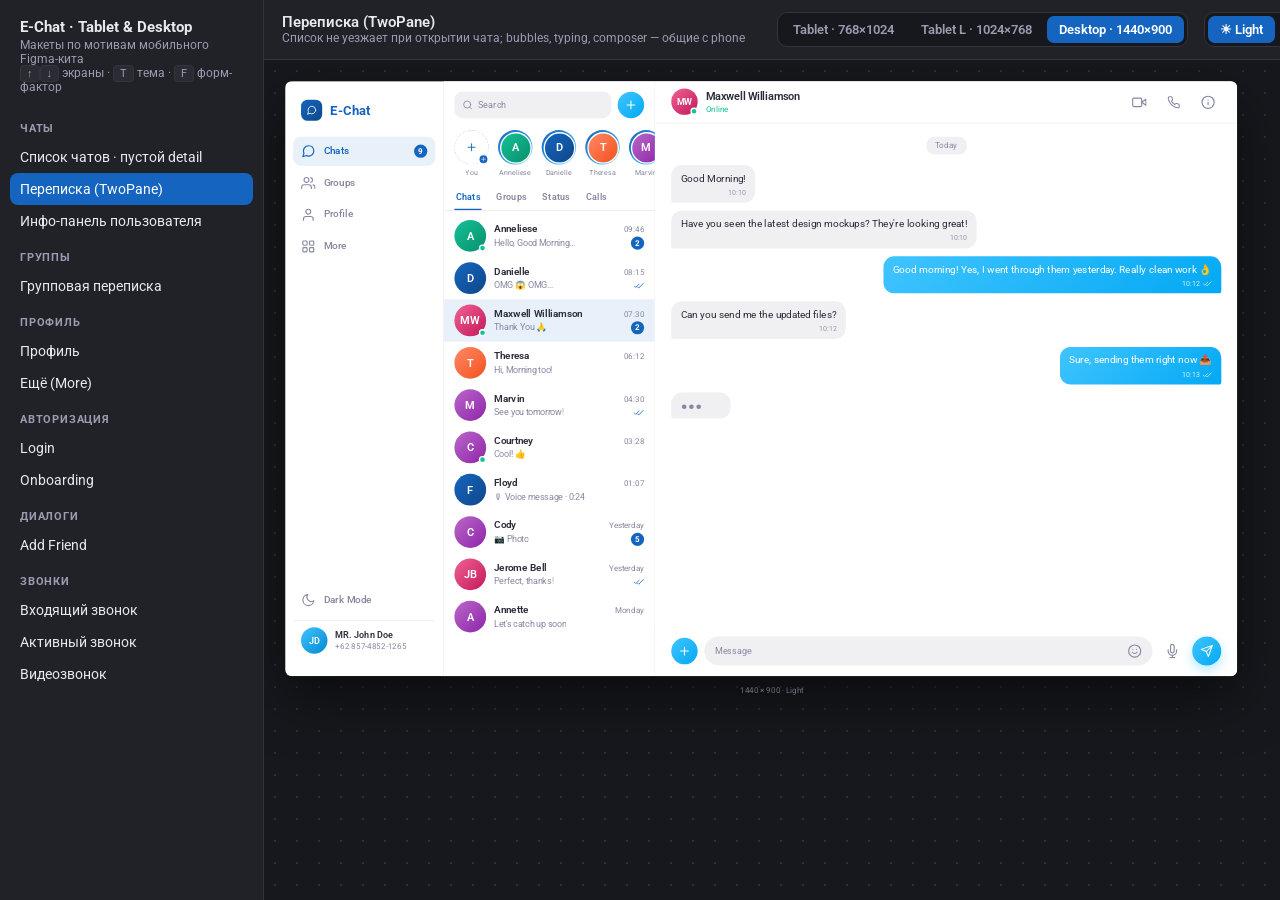
==== docs/design_kimi/index.html @ cb6e9ffc "docs(mockups): добавить auth-email, tablet landscape и превью design_kimi/sourcecraft" ====
<!DOCTYPE html>
<html lang="ru">
<head>
<meta charset="UTF-8" />
<meta name="viewport" content="width=device-width, initial-scale=1.0" />
<title>E-Chat · Tablet & Desktop — макеты</title>
<link rel="preconnect" href="https://fonts.googleapis.com" />
<link href="https://fonts.googleapis.com/css2?family=Roboto:wght@400;500;600;700&display=swap" rel="stylesheet" />
<link rel="stylesheet" href="tokens.css" />
<style>
  /* Оболочка просмотрщика (не часть макетов) */
  .viewer { display: flex; height: 100vh; }
  .vside {
    width: 264px; flex: none; background: var(--viewer-panel);
    border-right: 1px solid var(--viewer-border);
    overflow-y: auto; padding: 14px 10px;
  }
  .vside h1 { font-size: 15px; font-weight: 700; padding: 4px 10px 2px; }
  .vside .sub { font-size: 11.5px; color: var(--viewer-dim); padding: 0 10px 14px; }
  .vgroup { font-size: 11px; font-weight: 700; text-transform: uppercase; letter-spacing: .8px; color: var(--viewer-dim); padding: 14px 10px 6px; }
  .vitem {
    display: block; width: 100%; text-align: left; border: 0; cursor: pointer;
    background: none; color: var(--viewer-text); font: inherit; font-size: 13.5px;
    padding: 8px 10px; border-radius: 8px;
  }
  .vitem:hover { background: #2a2b33; }
  .vitem.active { background: #1565C0; color: #fff; }
  .vmain { flex: 1; display: flex; flex-direction: column; min-width: 0; }
  .vtoolbar {
    height: 60px; flex: none; display: flex; align-items: center; gap: 16px;
    padding: 0 18px; border-bottom: 1px solid var(--viewer-border);
    background: var(--viewer-panel);
  }
  .vtoolbar .ttl { font-size: 14.5px; font-weight: 600; }
  .vtoolbar .note { font-size: 12px; color: var(--viewer-dim); overflow: hidden; text-overflow: ellipsis; white-space: nowrap; }
  .vseg { display: flex; background: #17181d; border: 1px solid var(--viewer-border); border-radius: 10px; padding: 3px; gap: 3px; }
  .vseg button {
    border: 0; background: none; color: var(--viewer-dim); font: inherit; font-size: 12.5px; font-weight: 600;
    padding: 6px 12px; border-radius: 7px; cursor: pointer; white-space: nowrap;
  }
  .vseg button.on { background: #1565C0; color: #fff; }
  .vpush { flex: 1; }
  .vcanvas {
    flex: 1; overflow: auto; position: relative;
    background: var(--viewer-bg);
    background-image: radial-gradient(circle, #2c2d36 1px, transparent 1px);
    background-size: 22px 22px;
  }
  .vscaler { position: absolute; top: 0; left: 0; transform-origin: top left; }
  .vframe-wrap { padding: 32px; }
  .frame { box-shadow: 0 32px 80px rgba(0,0,0,.5); }
  .vcap { text-align: center; color: var(--viewer-dim); font-size: 12px; padding-top: 14px; }
  kbd {
    background: #2a2b33; border-radius: 4px; padding: 1px 6px; font-size: 11px;
    border: 1px solid var(--viewer-border); font-family: inherit;
  }
</style>
</head>
<body>
<div class="viewer">
  <aside class="vside">
    <h1>E-Chat · Tablet & Desktop</h1>
    <div class="sub">Макеты по мотивам мобильного Figma-кита<br/><kbd>↑</kbd><kbd>↓</kbd> экраны · <kbd>T</kbd> тема · <kbd>F</kbd> форм-фактор</div>
    <div id="screenList"></div>
  </aside>
  <main class="vmain">
    <div class="vtoolbar">
      <div>
        <div class="ttl" id="capTitle"></div>
        <div class="note" id="capNote"></div>
      </div>
      <div class="vpush"></div>
      <div class="vseg" id="ffSeg">
        <button data-ff="tablet">Tablet · 768×1024</button>
        <button data-ff="tabletL">Tablet L · 1024×768</button>
        <button data-ff="desktop">Desktop · 1440×900</button>
      </div>
      <div class="vseg" id="themeSeg">
        <button data-theme="light">☀ Light</button>
        <button data-theme="dark">🌙 Dark</button>
      </div>
    </div>
    <div class="vcanvas" id="canvas">
      <div class="vscaler" id="scaler">
        <div class="vframe-wrap">
          <div class="frame" id="frame"><div class="app" id="app"></div></div>
          <div class="vcap" id="capSize"></div>
        </div>
      </div>
    </div>
  </main>
</div>

<script src="screens.js"></script>
<script>
(function () {
  const state = { screen: 'chats-conversation', ff: 'desktop', theme: 'light' };

  // Восстановление состояния из location.hash (#screen/ff/theme)
  const h = new URLSearchParams(location.hash.slice(1));
  if (h.get('screen') && SCREENS.some(s => s.id === h.get('screen'))) state.screen = h.get('screen');
  if (['tablet', 'tabletL', 'desktop'].includes(h.get('ff'))) state.ff = h.get('ff');
  if (h.get('theme') === 'light' || h.get('theme') === 'dark') state.theme = h.get('theme');

  const $ = id => document.getElementById(id);

  // Список экранов с группировкой
  const list = $('screenList');
  let lastGroup = null;
  SCREENS.forEach(s => {
    if (s.group !== lastGroup) {
      lastGroup = s.group;
      const g = document.createElement('div');
      g.className = 'vgroup'; g.textContent = s.group;
      list.appendChild(g);
    }
    const b = document.createElement('button');
    b.className = 'vitem'; b.textContent = s.title; b.dataset.id = s.id;
    b.onclick = () => { state.screen = s.id; render(); };
    list.appendChild(b);
  });

  $('ffSeg').querySelectorAll('button').forEach(b => b.onclick = () => { state.ff = b.dataset.ff; render(); });
  $('themeSeg').querySelectorAll('button').forEach(b => b.onclick = () => { state.theme = b.dataset.theme; render(); });

  document.addEventListener('keydown', e => {
    if (e.key === 't' || e.key === 'T' || e.key === 'е' || e.key === 'Е') { state.theme = state.theme === 'light' ? 'dark' : 'light'; render(); }
    if (e.key === 'f' || e.key === 'F' || e.key === 'а' || e.key === 'А') {
      const order = ['tablet', 'tabletL', 'desktop'];
      state.ff = order[(order.indexOf(state.ff) + 1) % order.length];
      render();
    }
    if (e.key === 'ArrowDown' || e.key === 'ArrowUp') {
      const i = SCREENS.findIndex(s => s.id === state.screen);
      const n = (i + (e.key === 'ArrowDown' ? 1 : -1) + SCREENS.length) % SCREENS.length;
      state.screen = SCREENS[n].id; render(); e.preventDefault();
    }
  });

  function fitScale() {
    const canvas = $('canvas'), frame = $('frame');
    const pad = 64;
    const s = Math.min((canvas.clientWidth - pad) / frame.offsetWidth, (canvas.clientHeight - pad) / frame.offsetHeight, 1);
    const scale = s < 1 ? s : 1;
    $('scaler').style.transform = `scale(${scale})`;
    // Центрирование с учётом масштаба
    const w = frame.offsetWidth * scale + pad;
    const hgt = frame.offsetHeight * scale + pad + 30;
    $('scaler').style.width = w + 'px';
    $('scaler').style.height = hgt + 'px';
    const wrap = document.querySelector('.vframe-wrap');
    wrap.style.width = w / scale + 'px';
  }
  window.addEventListener('resize', fitScale);

  function render() {
    const scr = SCREENS.find(s => s.id === state.screen);
    const frame = $('frame');
    frame.className = 'frame ' + state.ff;
    frame.dataset.theme = state.theme;
    $('app').innerHTML = scr.render(state.ff);
    $('capTitle').textContent = scr.title;
    $('capNote').textContent = scr.note;
    const sizes = { tablet: '768 × 1024', tabletL: '1024 × 768', desktop: '1440 × 900' };
    $('capSize').textContent = sizes[state.ff] + ' · ' + (state.theme === 'light' ? 'Light' : 'Dark');
    document.querySelectorAll('.vitem').forEach(b => b.classList.toggle('active', b.dataset.id === state.screen));
    $('ffSeg').querySelectorAll('button').forEach(b => b.classList.toggle('on', b.dataset.ff === state.ff));
    $('themeSeg').querySelectorAll('button').forEach(b => b.classList.toggle('on', b.dataset.theme === state.theme));
    location.hash = `screen=${state.screen}&ff=${state.ff}&theme=${state.theme}`;
    requestAnimationFrame(fitScale);
  }
  render();
})();
</script>
</body>
</html>
---- docs/design_kimi/tokens.css ----
/* ==========================================================================
   E-Chat · Tablet & Desktop mockups — токены и компоненты
   Источник токенов: docs/echat_colors.dart (Figma Design Tokens)
   Макетный текст — на английском (язык оригинального кита), комментарии — RU.
   ========================================================================== */

* { box-sizing: border-box; margin: 0; padding: 0; }

:root {
  --viewer-bg: #17181d;
  --viewer-panel: #212228;
  --viewer-border: #33343c;
  --viewer-text: #e8e9ee;
  --viewer-dim: #9a9bb1;
}

html, body { height: 100%; }

body {
  font-family: 'Roboto', 'Segoe UI', Arial, sans-serif;
  background: var(--viewer-bg);
  color: var(--viewer-text);
  overflow: hidden;
}

/* --------------------------------------------------------------------------
   Фрейм устройства и темы оформления макета
   -------------------------------------------------------------------------- */

.frame { position: relative; overflow: hidden; border-radius: 10px; flex: none; }
.frame.tablet  { width: 768px;  height: 1024px; }
.frame.tabletL { width: 1024px; height: 768px; }
.frame.desktop { width: 1440px; height: 900px; }

/* Light — ColorScheme.light из echat_colors.dart */
.frame[data-theme="light"] {
  --surface: #FFFFFF;
  --surface-2: #F7F8FA;
  --card: #FFFFFF;
  --on-surface: #2C2D3A;
  --on-variant: #8688A1;
  --primary: #1565C0;
  --on-primary: #FFFFFF;
  --primary-container: #E8F0F9;
  --secondary: #40C4FF;
  --secondary-container: #ECF9FF;
  --bubble-in: #F0F0F3;
  --field: #F0F0F3;
  --input-bg: #FFFFFF;
  --input-border: #D0D1DB;
  --outline: #D0D1DB;
  --divider: #E7E7E7;
  --badge: #1565C0;
  --online: #13C296;
  --error: #F44336;
  --error-container: #FEECEB;
  --success: #00C853;
  --checks: #1565C0;
  --dim: rgba(13, 18, 23, 0.45);
  --shadow-2: 0 4px 12px rgba(0, 0, 0, 0.06);
  --shadow-pop: 0 24px 64px rgba(9, 42, 81, 0.18);
}

/* Dark — ColorScheme.dark из echat_colors.dart */
.frame[data-theme="dark"] {
  --surface: #0D1217;
  --surface-2: #151D26;
  --card: #151D26;
  --on-surface: #FFFFFF;
  --on-variant: #9A9BB1;
  --primary: #40C4FF;
  --on-primary: #0D1217;
  --primary-container: #092A51;
  --secondary: #66D0FF;
  --secondary-container: #1B526B;
  --bubble-in: #393A4C;
  --field: #393A4C;
  --input-bg: #393A4C;
  --input-border: #4A4B62;
  --outline: #4A4B62;
  --divider: #232B35;
  --badge: #40C4FF;
  --online: #13C296;
  --error: #F6695E;
  --error-container: #3D1F1D;
  --success: #00C853;
  --checks: #40C4FF;
  --dim: rgba(0, 0, 0, 0.6);
  --shadow-2: 0 4px 12px rgba(0, 0, 0, 0.3);
  --shadow-pop: 0 24px 64px rgba(0, 0, 0, 0.5);
}

/* Градиенты бренда (Figma: 127deg) */
.grad-blue { background: linear-gradient(135deg, #1565C0, #0F4888); }
.grad-light-blue { background: linear-gradient(135deg, #40C4FF, #03A9F4); }

.app {
  display: flex; width: 100%; height: 100%;
  background: var(--surface); color: var(--on-surface);
  font-size: 14px; line-height: 1.45;
  transition: background .2s, color .2s;
}
.app svg { display: block; }
.ic { stroke: currentColor; fill: none; stroke-width: 1.9; stroke-linecap: round; stroke-linejoin: round; }
.ic-fill { fill: currentColor; stroke: none; }

/* --------------------------------------------------------------------------
   Навигационный chrome: rail (tablet) / sidebar (desktop)
   -------------------------------------------------------------------------- */

.rail {
  width: 72px; flex: none;
  border-right: 1px solid var(--divider);
  display: flex; flex-direction: column; align-items: center;
  padding: 20px 0; gap: 12px;
}
.sidebar {
  width: 240px; flex: none;
  border-right: 1px solid var(--divider);
  display: flex; flex-direction: column;
  padding: 24px 12px; gap: 4px;
}
.sidebar .brand {
  display: flex; align-items: center; gap: 12px;
  padding: 4px 12px 20px;
}
.brand-name { font-size: 20px; font-weight: 700; letter-spacing: .2px; color: var(--primary); }

.logo-badge {
  width: 40px; height: 40px; border-radius: 12px; flex: none;
  display: grid; place-items: center; color: #fff;
}
.logo-badge.sm { width: 32px; height: 32px; border-radius: 10px; }

.dest {
  display: flex; align-items: center; gap: 12px;
  border: 0; background: none; cursor: pointer;
  color: var(--on-variant); border-radius: 12px;
  font: inherit; text-align: left;
}
.rail .dest {
  width: 48px; height: 48px; justify-content: center; border-radius: 14px;
}
.sidebar .dest { padding: 11px 12px; font-size: 15px; font-weight: 500; width: 100%; }
.dest:hover { background: var(--surface-2); }
.dest.active { color: var(--primary); background: var(--primary-container); }
.dest .lbl { flex: 1; }
.sidebar .spacer, .rail .spacer { flex: 1; }

.avatar-mini { border-radius: 50%; }

/* --------------------------------------------------------------------------
   Master — колонка списка чатов
   -------------------------------------------------------------------------- */

.master {
  flex: none; border-right: 1px solid var(--divider);
  display: flex; flex-direction: column; min-width: 0;
  background: var(--surface);
}
.frame.tablet  .master { width: 300px; }
.frame.tabletL .master { width: 300px; }
.frame.desktop .master { width: 320px; }

.master-head {
  display: flex; align-items: center; gap: 10px;
  padding: 16px 16px 8px;
}
.searchbox {
  flex: 1; display: flex; align-items: center; gap: 8px;
  background: var(--field); color: var(--on-variant);
  border-radius: 12px; padding: 10px 12px; font-size: 14px;
}
.searchbox input {
  border: 0; outline: 0; background: none; color: var(--on-surface);
  font: inherit; width: 100%;
}
.searchbox input::placeholder { color: var(--on-variant); }

.btn-circle {
  width: 40px; height: 40px; border-radius: 50%; flex: none;
  display: grid; place-items: center; border: 0; cursor: pointer;
  color: #fff;
}

/* Сторис — компактная строка в master */
.stories {
  display: flex; gap: 14px; padding: 10px 16px 6px; overflow: hidden;
}
.story { display: flex; flex-direction: column; align-items: center; gap: 5px; width: 52px; flex: none; }
.story .ring {
  width: 52px; height: 52px; border-radius: 50%; padding: 2.5px;
  background: linear-gradient(135deg, #1565C0, #40C4FF);
}
.story .ring img, .story .ring .av { width: 100%; height: 100%; border: 2px solid var(--surface); border-radius: 50%; }
.story .nm { font-size: 11px; color: var(--on-variant); max-width: 52px; overflow: hidden; text-overflow: ellipsis; white-space: nowrap; }
.story.add .ring { background: none; border: 1.5px dashed var(--outline); display: grid; place-items: center; color: var(--primary); position: relative; }
.story .plus-badge {
  position: absolute; right: -1px; bottom: -1px; width: 16px; height: 16px;
  border-radius: 50%; background: var(--primary); color: #fff;
  display: grid; place-items: center; border: 2px solid var(--surface);
}

/* Вкладки поверх списка (как в ките) */
.tabs { display: flex; gap: 20px; padding: 6px 16px 0; border-bottom: 1px solid var(--divider); }
.tab {
  padding: 8px 2px 10px; font-size: 14px; font-weight: 600; color: var(--on-variant);
  border-bottom: 2.5px solid transparent; cursor: pointer; background: none; border-top: 0; border-left: 0; border-right: 0; font-family: inherit;
}
.tab.active { color: var(--primary); border-bottom-color: var(--primary); }

/* Тайлы диалогов — высота 64 (density tablet/desktop) */
.tiles { overflow: hidden; padding: 6px 0; }
.tile {
  display: flex; align-items: center; gap: 12px;
  height: 64px; padding: 0 16px; cursor: pointer;
}
.tile:hover { background: var(--surface-2); }
.tile.selected { background: var(--primary-container); }
.frame[data-theme="dark"] .tile.selected { background: rgba(64, 196, 255, 0.10); }
.tile .tt { flex: 1; min-width: 0; }
.tile .nm { font-size: 15px; font-weight: 600; display: flex; justify-content: space-between; align-items: baseline; gap: 8px; }
.tile .nm time { font-size: 11.5px; font-weight: 400; color: var(--on-variant); flex: none; }
.tile .pv {
  font-size: 13px; color: var(--on-variant);
  display: flex; justify-content: space-between; align-items: center; gap: 8px;
}
.tile .pv span { overflow: hidden; text-overflow: ellipsis; white-space: nowrap; }
.tile .pv .ticks { flex: none; color: var(--checks); }

.badge {
  min-width: 20px; height: 20px; padding: 0 6px; border-radius: 10px;
  background: var(--badge); color: #fff; flex: none;
  font-size: 11.5px; font-weight: 700; display: grid; place-items: center;
}
.frame[data-theme="dark"] .badge { color: #0D1217; }

/* Аватары */
.av { position: relative; flex: none; border-radius: 50%; display: grid; place-items: center; color: #fff; font-weight: 600; }
.av .dot {
  position: absolute; right: 0; bottom: 0; width: 11px; height: 11px;
  background: var(--online); border-radius: 50%; border: 2px solid var(--surface);
}

/* --------------------------------------------------------------------------
   Detail — колонка переписки
   -------------------------------------------------------------------------- */

.detail { flex: 1; display: flex; flex-direction: column; min-width: 0; background: var(--surface); }

.chat-bar {
  height: 64px; flex: none; display: flex; align-items: center; gap: 12px;
  padding: 0 24px; border-bottom: 1px solid var(--divider);
}
.chat-bar .who { flex: 1; min-width: 0; display: flex; align-items: center; gap: 12px; }
.chat-bar .who .nm { font-size: 16px; font-weight: 600; }
.chat-bar .who .st { font-size: 12px; color: var(--online); }
.chat-bar .who .st.off { color: var(--on-variant); }
.icon-btn {
  width: 40px; height: 40px; border-radius: 12px; border: 0; cursor: pointer;
  display: grid; place-items: center; background: none; color: var(--on-variant);
}
.icon-btn:hover { background: var(--surface-2); color: var(--on-surface); }

.thread {
  flex: 1; overflow: hidden; padding: 20px 24px;
  display: flex; flex-direction: column; gap: 12px;
  background: var(--surface);
}
.date-chip {
  align-self: center; background: var(--field); color: var(--on-variant);
  font-size: 12px; padding: 5px 14px; border-radius: 12px; margin-bottom: 4px;
}
.msg-row { display: flex; gap: 8px; align-items: flex-end; }
.msg-row.out { justify-content: flex-end; }
.bubble {
  max-width: 65%; padding: 10px 14px 7px; font-size: 15px;
  border-radius: 16px; position: relative; min-width: 90px;
}
.msg-row.in .bubble { background: var(--bubble-in); border-bottom-left-radius: 4px; }
.msg-row.out .bubble { background: linear-gradient(135deg, #40C4FF, #03A9F4); color: #fff; border-bottom-right-radius: 4px; }
.bubble .meta {
  display: flex; justify-content: flex-end; align-items: center; gap: 4px;
  font-size: 11px; margin-top: 2px; opacity: .85;
}
.msg-row.in .bubble .meta { color: var(--on-variant); }
.bubble .sender { font-size: 13px; font-weight: 700; margin-bottom: 2px; }

/* Карточка документа внутри bubble */
.doc-card {
  display: flex; align-items: center; gap: 10px; margin-bottom: 6px;
  background: rgba(255,255,255,.55); border-radius: 12px; padding: 8px 10px;
}
.frame[data-theme="dark"] .doc-card { background: rgba(255,255,255,.08); }
.doc-card .di {
  width: 36px; height: 36px; border-radius: 50%; flex: none;
  background: var(--secondary); color: #fff; display: grid; place-items: center;
}
.doc-card .dn { font-size: 13.5px; font-weight: 600; }
.doc-card .ds { font-size: 11.5px; color: var(--on-variant); }

/* Индикатор набора текста */
.typing { display: inline-flex; gap: 4px; padding: 6px 2px; }
.typing i { width: 7px; height: 7px; border-radius: 50%; background: var(--on-variant); animation: tp 1.2s infinite; }
.typing i:nth-child(2) { animation-delay: .15s; }
.typing i:nth-child(3) { animation-delay: .3s; }
@keyframes tp { 0%, 60%, 100% { transform: none; opacity: .45; } 30% { transform: translateY(-4px); opacity: 1; } }

/* Панель ввода */
.composer {
  flex: none; display: flex; align-items: center; gap: 10px;
  padding: 12px 24px 16px;
}
.composer .msgfield {
  flex: 1; display: flex; align-items: center; gap: 8px;
  background: var(--field); border-radius: 24px; padding: 11px 16px;
  color: var(--on-variant);
}
.composer .msgfield input {
  flex: 1; border: 0; outline: 0; background: none; font: inherit; color: var(--on-surface);
}
.composer .msgfield input::placeholder { color: var(--on-variant); }
.send-btn { width: 44px; height: 44px; box-shadow: 0 6px 16px rgba(64,196,255,.4); }

/* Пустое состояние detail */
.empty-detail {
  flex: 1; display: flex; flex-direction: column; align-items: center; justify-content: center;
  gap: 6px; text-align: center; padding: 40px;
}
.empty-detail .art {
  width: 132px; height: 132px; border-radius: 40px; margin-bottom: 18px;
  display: grid; place-items: center; color: #fff;
  box-shadow: 0 20px 48px rgba(21, 101, 192, .25);
}
.empty-detail h2 { font-size: 20px; font-weight: 600; }
.empty-detail p { font-size: 14px; color: var(--on-variant); max-width: 300px; }

/* --------------------------------------------------------------------------
   Info pane — третья колонка (desktop) / overlay (tablet)
   -------------------------------------------------------------------------- */

.info-pane {
  width: 320px; flex: none; border-left: 1px solid var(--divider);
  display: flex; flex-direction: column; overflow: hidden; background: var(--surface);
}
.info-head {
  height: 64px; flex: none; display: flex; align-items: center; gap: 8px;
  padding: 0 16px; border-bottom: 1px solid var(--divider);
  font-size: 16px; font-weight: 600;
}
.info-head .t { flex: 1; }
.info-body { overflow: hidden; padding-bottom: 16px; }
.info-id { display: flex; flex-direction: column; align-items: center; text-align: center; padding: 24px 20px 16px; }
.info-id .nm { font-size: 18px; font-weight: 600; margin-top: 12px; }
.info-id .un { font-size: 13px; color: var(--on-variant); }
.info-rows { padding: 0 20px; }
.info-row { display: flex; gap: 12px; padding: 10px 0; align-items: flex-start; }
.info-row .ic-box { color: var(--on-variant); margin-top: 2px; }
.info-row .k { font-size: 12px; color: var(--on-variant); }
.info-row .v { font-size: 14px; }

.media-tabs { display: flex; gap: 4px; padding: 12px 20px 10px; border-bottom: 1px solid var(--divider); }
.media-tabs .mt {
  flex: 1; text-align: center; font-size: 13px; font-weight: 600; color: var(--on-variant);
  padding: 7px 0; border-radius: 8px; cursor: pointer; border: 0; background: none; font-family: inherit;
}
.media-tabs .mt.active { color: var(--primary); background: var(--primary-container); }
.media-tabs .cnt {
  font-size: 10.5px; background: var(--badge); color: #fff; border-radius: 8px;
  padding: 1px 5px; margin-left: 4px; vertical-align: 1px;
}
.frame[data-theme="dark"] .media-tabs .cnt { color: #0D1217; }
.media-grid {
  display: grid; grid-template-columns: repeat(3, 1fr); gap: 4px; padding: 12px 20px;
}
.media-grid .m { aspect-ratio: 1; border-radius: 8px; }

.switch-row {
  display: flex; align-items: center; gap: 12px; padding: 11px 20px;
  font-size: 14.5px; font-weight: 500;
}
.switch-row .lbl { flex: 1; }
.tgl {
  width: 44px; height: 24px; border-radius: 12px; background: var(--outline);
  position: relative; cursor: pointer; flex: none; border: 0;
}
.tgl::after {
  content: ''; position: absolute; top: 3px; left: 3px; width: 18px; height: 18px;
  border-radius: 50%; background: #fff; transition: left .15s;
}
.tgl.on { background: var(--secondary); }
.tgl.on::after { left: 23px; }
.danger-row { color: var(--error); cursor: pointer; }

/* --------------------------------------------------------------------------
   Одноколоночные экраны (Profile / More) — MaxWidthBox
   -------------------------------------------------------------------------- */

.single { flex: 1; overflow: hidden; display: flex; flex-direction: column; }
.single-head {
  height: 64px; flex: none; display: flex; align-items: center; gap: 8px;
  padding: 0 24px; border-bottom: 1px solid var(--divider);
}
.single-head .t { flex: 1; text-align: center; font-size: 17px; font-weight: 600; }
.single-scroll { flex: 1; overflow: hidden; padding: 24px; }
.narrow { max-width: 560px; margin: 0 auto; }

.profile-card {
  display: flex; flex-direction: column; align-items: center; text-align: center;
  background: var(--card); border: 1px solid var(--divider); border-radius: 20px;
  padding: 28px 24px 24px; box-shadow: var(--shadow-2);
}
.profile-card .nm { font-size: 20px; font-weight: 700; margin-top: 14px; }
.profile-card .ph { font-size: 14px; color: var(--on-variant); margin: 2px 0 16px; }
.btn-tonal {
  border: 0; cursor: pointer; font: inherit; font-weight: 600; font-size: 15px;
  background: var(--secondary-container); color: var(--primary);
  padding: 11px 28px; border-radius: 24px;
}
.frame[data-theme="dark"] .btn-tonal { color: var(--secondary); }

.menu-list { margin-top: 20px; background: var(--card); border: 1px solid var(--divider); border-radius: 20px; overflow: hidden; box-shadow: var(--shadow-2); }
.menu-item {
  display: flex; align-items: center; gap: 14px; padding: 13px 16px; cursor: pointer;
  font-size: 15px; font-weight: 500;
}
.menu-item + .menu-item { border-top: 1px solid var(--divider); }
.menu-item .sq {
  width: 40px; height: 40px; border-radius: 12px; flex: none;
  display: grid; place-items: center;
}
.menu-item .lbl { flex: 1; }
.menu-item .chev { color: var(--on-variant); }

/* Профильная карточка-строка (экран More) */
.profile-strip {
  display: flex; align-items: center; gap: 14px;
  background: var(--card); border: 1px solid var(--divider); border-radius: 20px;
  padding: 16px; box-shadow: var(--shadow-2); cursor: pointer;
}
.profile-strip .nm { font-size: 16px; font-weight: 700; }
.profile-strip .ph { font-size: 13px; color: var(--on-variant); }

/* --------------------------------------------------------------------------
   Auth — карточка (tablet) / split (desktop)
   -------------------------------------------------------------------------- */

.auth { flex: 1; display: flex; position: relative; overflow: hidden; }
.auth .blob { position: absolute; border-radius: 50%; filter: blur(90px); opacity: .5; pointer-events: none; }
.auth-center { flex: 1; display: grid; place-items: center; padding: 40px; position: relative; }
.auth-card {
  width: 480px; max-width: 100%; background: var(--card);
  border: 1px solid var(--divider); border-radius: 24px; box-shadow: var(--shadow-pop);
  padding: 40px 44px;
}
.auth-brand {
  flex: none; width: 40%; color: #fff; padding: 56px;
  display: flex; flex-direction: column; position: relative; overflow: hidden;
}
.auth-brand h1 { font-size: 32px; font-weight: 700; line-height: 1.25; margin-top: auto; }
.auth-brand p { font-size: 15px; opacity: .85; margin-top: 12px; max-width: 340px; }
.auth-brand .deco { position: absolute; border-radius: 32px; background: rgba(255,255,255,.10); }
.auth-form { flex: 1; display: grid; place-items: center; padding: 40px; }
.auth-form .inner { width: 440px; max-width: 100%; }

.auth h2 { font-size: 24px; font-weight: 700; margin: 20px 0 6px; }
.auth .sub { font-size: 14px; color: var(--on-variant); margin-bottom: 26px; }
.field-label { font-size: 13.5px; font-weight: 600; margin-bottom: 8px; display: block; }
.input {
  display: flex; align-items: center; gap: 10px;
  background: var(--input-bg); border: 1.5px solid var(--input-border);
  border-radius: 12px; padding: 13px 14px; color: var(--on-variant);
}
.input:focus-within { border-color: var(--secondary); border-width: 2px; padding: 12.5px 13.5px; }
.input input { flex: 1; border: 0; outline: 0; background: none; font: inherit; color: var(--on-surface); }
.input input::placeholder { color: var(--on-variant); }

.btn-primary {
  width: 100%; border: 0; cursor: pointer; font: inherit;
  font-size: 16px; font-weight: 600; color: #fff;
  background: linear-gradient(135deg, #40C4FF, #03A9F4);
  padding: 15px; border-radius: 30px; margin-top: 26px;
  box-shadow: 0 10px 24px rgba(64, 196, 255, .35);
}
.divider-or {
  display: flex; align-items: center; gap: 14px; margin: 26px 0 18px;
  color: var(--on-variant); font-size: 13px;
}
.divider-or::before, .divider-or::after { content: ''; flex: 1; height: 1px; background: var(--divider); }
.btn-outline {
  width: 100%; display: flex; align-items: center; justify-content: center; gap: 10px;
  border: 1.5px solid var(--input-border); background: var(--input-bg); color: var(--on-surface);
  font: inherit; font-weight: 600; font-size: 15px; cursor: pointer;
  padding: 12px; border-radius: 30px;
}
.btn-outline + .btn-outline { margin-top: 12px; }
.auth-foot { text-align: center; margin-top: 24px; font-size: 14px; color: var(--on-variant); }
.auth-foot a { color: var(--primary); font-weight: 600; text-decoration: none; }

/* Онбординг */
.onb { flex: 1; display: flex; flex-direction: column; align-items: center; justify-content: center; padding: 48px; text-align: center; }
.onb .art {
  width: 260px; height: 260px; border-radius: 50%;
  background: var(--primary-container);
  display: grid; place-items: center; margin-bottom: 34px; position: relative;
}
.onb .dots { display: flex; gap: 7px; margin-bottom: 26px; }
.onb .dots i { width: 8px; height: 8px; border-radius: 4px; background: var(--outline); }
.onb .dots i.on { width: 26px; background: linear-gradient(135deg, #40C4FF, #03A9F4); }
.onb h2 { font-size: 28px; font-weight: 700; margin-bottom: 10px; }
.onb p { font-size: 14.5px; color: var(--on-variant); max-width: 420px; }
.onb .row { display: flex; align-items: center; gap: 20px; margin-top: 38px; width: 440px; max-width: 100%; }
.onb .skip { flex: none; border: 0; background: none; color: var(--on-variant); font: inherit; font-weight: 600; cursor: pointer; padding: 15px 8px; }
.onb .next { flex: 1; margin-top: 0; }

/* --------------------------------------------------------------------------
   Модальные диалоги и звонки
   -------------------------------------------------------------------------- */

.overlay {
  position: absolute; inset: 0; background: var(--dim);
  display: grid; place-items: center; z-index: 10;
}
.dialog {
  width: 480px; max-width: calc(100% - 64px); max-height: calc(100% - 96px);
  background: var(--card); border-radius: 16px; box-shadow: var(--shadow-pop);
  display: flex; flex-direction: column; overflow: hidden;
  border: 1px solid var(--divider);
}
.dialog-head {
  display: flex; align-items: center; gap: 8px; padding: 18px 20px 12px;
  font-size: 18px; font-weight: 700;
}
.dialog-head .t { flex: 1; }
.dialog-body { padding: 0 20px 20px; overflow: hidden; }
.member-row { display: flex; align-items: center; gap: 12px; padding: 9px 0; }
.member-row .nm { font-size: 14.5px; font-weight: 600; }
.member-row .un { font-size: 12.5px; color: var(--on-variant); }
.member-row .tx { flex: 1; min-width: 0; }
.add-btn {
  width: 36px; height: 36px; border-radius: 50%; flex: none;
  border: 1.5px solid var(--secondary); color: var(--secondary);
  background: none; cursor: pointer; display: grid; place-items: center;
}
.add-btn.added { background: var(--secondary); color: #fff; border-color: var(--secondary); }

/* Звонки */
.call-panel {
  width: 420px; max-width: calc(100% - 64px); height: min(780px, calc(100% - 80px));
  border-radius: 24px; overflow: hidden; position: relative;
  background: #0D1217; color: #fff; box-shadow: var(--shadow-pop);
  display: flex; flex-direction: column;
}
.frame.tablet .call-panel { width: 100%; height: 100%; max-width: none; border-radius: 0; }
.call-full { position: absolute; inset: 0; z-index: 10; background: #0D1217; color: #fff; display: flex; flex-direction: column; }
.call-body {
  flex: 1; display: flex; flex-direction: column; align-items: center; justify-content: center;
  gap: 8px; text-align: center; position: relative; z-index: 1; padding: 24px;
}
.call-body .nm { font-size: 24px; font-weight: 700; margin-top: 20px; }
.call-body .st { font-size: 14.5px; color: #9A9BB1; }
.call-body .timer { font-size: 15px; color: #E8F0F9; letter-spacing: 1px; }
.call-controls { display: flex; justify-content: center; gap: 28px; padding: 34px 24px 44px; position: relative; z-index: 1; }
.call-btn { display: flex; flex-direction: column; align-items: center; gap: 8px; background: none; border: 0; color: #fff; cursor: pointer; font: inherit; font-size: 12px; }
.call-btn .c { width: 60px; height: 60px; border-radius: 50%; display: grid; place-items: center; background: rgba(255,255,255,.14); }
.call-btn.big .c { width: 68px; height: 68px; }
.call-btn.accept .c { background: #00C853; box-shadow: 0 10px 24px rgba(0,200,83,.4); }
.call-btn.decline .c { background: #F44336; box-shadow: 0 10px 24px rgba(244,67,54,.4); }
.call-blur-bg { position: absolute; inset: 0; background: linear-gradient(160deg, #1565C0 0%, #0D1217 70%); opacity: .9; }

/* Видеозвонок */
.video-scene { position: absolute; inset: 0; background: linear-gradient(160deg, #2b5876 0%, #4e4376 55%, #1b2838 100%); }
.video-scene::after {
  content: ''; position: absolute; inset: 0;
  background:
    radial-gradient(ellipse 60% 45% at 50% 30%, rgba(255,255,255,.18), transparent 70%),
    radial-gradient(ellipse 90% 40% at 50% 105%, rgba(64,196,255,.25), transparent 60%);
}
.pip {
  position: absolute; top: 20px; left: 20px; width: 96px; height: 128px; z-index: 2;
  border-radius: 14px; border: 2px solid rgba(255,255,255,.7); overflow: hidden;
  background: linear-gradient(150deg, #1565C0, #40C4FF);
  display: grid; place-items: center; color: rgba(255,255,255,.9);
}
.video-top { position: absolute; top: 0; left: 0; right: 0; z-index: 2; display: flex; align-items: center; padding: 16px 20px; color: #fff; }
.video-controls { position: absolute; bottom: 0; left: 0; right: 0; z-index: 2; display: flex; justify-content: center; align-items: center; gap: 32px; padding: 30px 0 40px; }
.shutter {
  width: 76px; height: 76px; border-radius: 50%; border: 4px solid #40C4FF;
  background: rgba(255,255,255,.12); color: #fff; cursor: pointer;
  display: grid; place-items: center; box-shadow: 0 0 0 6px rgba(64,196,255,.15);
}
.vc-btn { width: 56px; height: 56px; border-radius: 50%; border: 0; cursor: pointer; background: rgba(13,18,23,.55); color: #fff; display: grid; place-items: center; }

/* Утилиты */
.scroll-thin::-webkit-scrollbar { width: 6px; }
.scroll-thin::-webkit-scrollbar-thumb { background: var(--outline); border-radius: 3px; }
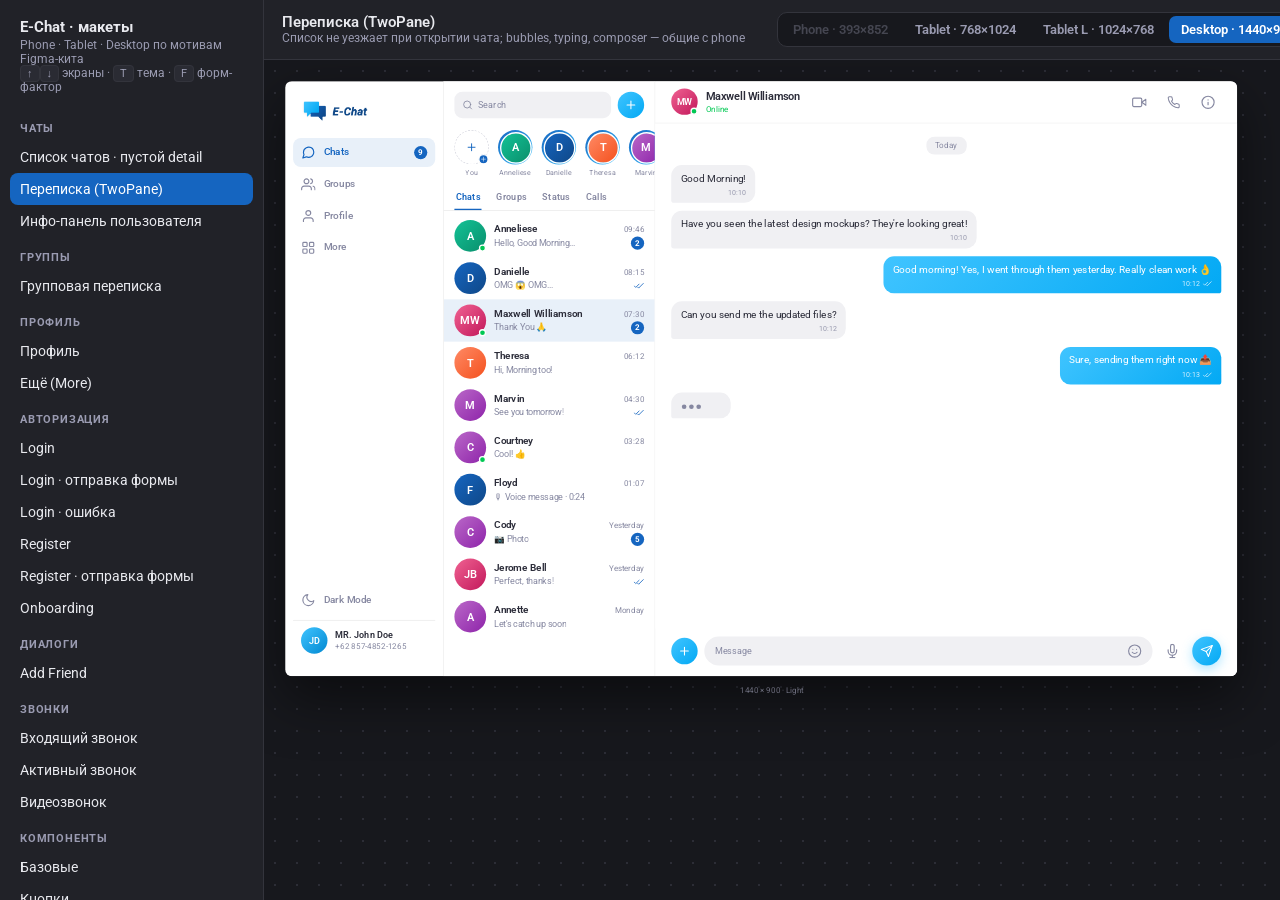
==== commit 1a639711: "docs(design_kimi): phone-макеты auth, токены и toast ошибки Co-authored-by: Cursor <cursoragent@curs" ====
--- a/docs/design_kimi/index.html
+++ b/docs/design_kimi/index.html
@@ -3,7 +3,7 @@
 <head>
 <meta charset="UTF-8" />
 <meta name="viewport" content="width=device-width, initial-scale=1.0" />
-<title>E-Chat · Tablet & Desktop — макеты</title>
+<title>E-Chat · Phone / Tablet / Desktop — макеты</title>
 <link rel="preconnect" href="https://fonts.googleapis.com" />
 <link href="https://fonts.googleapis.com/css2?family=Roboto:wght@400;500;600;700&display=swap" rel="stylesheet" />
 <link rel="stylesheet" href="tokens.css" />
@@ -59,8 +59,8 @@
 <body>
 <div class="viewer">
   <aside class="vside">
-    <h1>E-Chat · Tablet & Desktop</h1>
-    <div class="sub">Макеты по мотивам мобильного Figma-кита<br/><kbd>↑</kbd><kbd>↓</kbd> экраны · <kbd>T</kbd> тема · <kbd>F</kbd> форм-фактор</div>
+    <h1>E-Chat · макеты</h1>
+    <div class="sub">Phone · Tablet · Desktop по мотивам Figma-кита<br/><kbd>↑</kbd><kbd>↓</kbd> экраны · <kbd>T</kbd> тема · <kbd>F</kbd> форм-фактор</div>
     <div id="screenList"></div>
   </aside>
   <main class="vmain">
@@ -71,6 +71,7 @@
       </div>
       <div class="vpush"></div>
       <div class="vseg" id="ffSeg">
+        <button data-ff="phone">Phone · 393×852</button>
         <button data-ff="tablet">Tablet · 768×1024</button>
         <button data-ff="tabletL">Tablet L · 1024×768</button>
         <button data-ff="desktop">Desktop · 1440×900</button>
@@ -95,11 +96,12 @@
 <script>
 (function () {
   const state = { screen: 'chats-conversation', ff: 'desktop', theme: 'light' };
+  const FF = ['phone', 'tablet', 'tabletL', 'desktop'];
 
   // Восстановление состояния из location.hash (#screen/ff/theme)
   const h = new URLSearchParams(location.hash.slice(1));
   if (h.get('screen') && SCREENS.some(s => s.id === h.get('screen'))) state.screen = h.get('screen');
-  if (['tablet', 'tabletL', 'desktop'].includes(h.get('ff'))) state.ff = h.get('ff');
+  if (FF.includes(h.get('ff'))) state.ff = h.get('ff');
   if (h.get('theme') === 'light' || h.get('theme') === 'dark') state.theme = h.get('theme');
 
   const $ = id => document.getElementById(id);
@@ -126,8 +128,7 @@
   document.addEventListener('keydown', e => {
     if (e.key === 't' || e.key === 'T' || e.key === 'е' || e.key === 'Е') { state.theme = state.theme === 'light' ? 'dark' : 'light'; render(); }
     if (e.key === 'f' || e.key === 'F' || e.key === 'а' || e.key === 'А') {
-      const order = ['tablet', 'tabletL', 'desktop'];
-      state.ff = order[(order.indexOf(state.ff) + 1) % order.length];
+      state.ff = FF[(FF.indexOf(state.ff) + 1) % FF.length];
       render();
     }
     if (e.key === 'ArrowDown' || e.key === 'ArrowUp') {
@@ -155,16 +156,24 @@
 
   function render() {
     const scr = SCREENS.find(s => s.id === state.screen);
+    // Phone-макеты пока только у экранов Авторизации (флаг phone: true)
+    if (state.ff === 'phone' && !scr.phone) state.ff = 'tablet';
+    const ff = state.ff;
     const frame = $('frame');
-    frame.className = 'frame ' + state.ff;
+    frame.className = 'frame ' + ff;
     frame.dataset.theme = state.theme;
-    $('app').innerHTML = scr.render(state.ff);
+    $('app').innerHTML = scr.render(ff);
     $('capTitle').textContent = scr.title;
     $('capNote').textContent = scr.note;
-    const sizes = { tablet: '768 × 1024', tabletL: '1024 × 768', desktop: '1440 × 900' };
-    $('capSize').textContent = sizes[state.ff] + ' · ' + (state.theme === 'light' ? 'Light' : 'Dark');
+    const sizes = { phone: '393 × 852', tablet: '768 × 1024', tabletL: '1024 × 768', desktop: '1440 × 900' };
+    $('capSize').textContent = sizes[ff] + ' · ' + (state.theme === 'light' ? 'Light' : 'Dark');
     document.querySelectorAll('.vitem').forEach(b => b.classList.toggle('active', b.dataset.id === state.screen));
-    $('ffSeg').querySelectorAll('button').forEach(b => b.classList.toggle('on', b.dataset.ff === state.ff));
+    $('ffSeg').querySelectorAll('button').forEach(b => {
+      const unavailable = b.dataset.ff === 'phone' && !scr.phone;
+      b.classList.toggle('on', b.dataset.ff === ff);
+      b.disabled = unavailable;
+      b.style.opacity = unavailable ? '.35' : '';
+    });
     $('themeSeg').querySelectorAll('button').forEach(b => b.classList.toggle('on', b.dataset.theme === state.theme));
     location.hash = `screen=${state.screen}&ff=${state.ff}&theme=${state.theme}`;
     requestAnimationFrame(fitScale);
--- a/docs/design_kimi/tokens.css
+++ b/docs/design_kimi/tokens.css
@@ -1,7 +1,7 @@
 /* ==========================================================================
    E-Chat · Tablet & Desktop mockups — токены и компоненты
-   Источник токенов: docs/echat_colors.dart (Figma Design Tokens)
-   Макетный текст — на английском (язык оригинального кита), комментарии — RU.
+   Источник токенов: echat.fig (Color System) + docs/echat_colors.dart
+   Макетный текст — на английском (язык оригинального кита), auth — на русском; комментарии — RU.
    ========================================================================== */
 
 * { box-sizing: border-box; margin: 0; padding: 0; }
@@ -28,11 +28,12 @@
    -------------------------------------------------------------------------- */
 
 .frame { position: relative; overflow: hidden; border-radius: 10px; flex: none; }
+.frame.phone   { width: 393px;  height: 852px; }
 .frame.tablet  { width: 768px;  height: 1024px; }
 .frame.tabletL { width: 1024px; height: 768px; }
 .frame.desktop { width: 1440px; height: 900px; }
 
-/* Light — ColorScheme.light из echat_colors.dart */
+/* Light — токены кита (Figma Color System) */
 .frame[data-theme="light"] {
   --surface: #FFFFFF;
   --surface-2: #F7F8FA;
@@ -51,7 +52,7 @@
   --outline: #D0D1DB;
   --divider: #E7E7E7;
   --badge: #1565C0;
-  --online: #13C296;
+  --online: #00C853;
   --error: #F44336;
   --error-container: #FEECEB;
   --success: #00C853;
@@ -61,15 +62,15 @@
   --shadow-pop: 0 24px 64px rgba(9, 42, 81, 0.18);
 }
 
-/* Dark — ColorScheme.dark из echat_colors.dart */
+/* Dark — сверка с echat.fig: scaffold Black #292929; #0D1217 только у звонков */
 .frame[data-theme="dark"] {
-  --surface: #0D1217;
-  --surface-2: #151D26;
-  --card: #151D26;
+  --surface: #292929;
+  --surface-2: #393A4C;
+  --card: #292929;
   --on-surface: #FFFFFF;
   --on-variant: #9A9BB1;
   --primary: #40C4FF;
-  --on-primary: #0D1217;
+  --on-primary: #292929;
   --primary-container: #092A51;
   --secondary: #66D0FF;
   --secondary-container: #1B526B;
@@ -78,11 +79,11 @@
   --input-bg: #393A4C;
   --input-border: #4A4B62;
   --outline: #4A4B62;
-  --divider: #232B35;
+  --divider: #393A4C;
   --badge: #40C4FF;
-  --online: #13C296;
+  --online: #00C853;
   --error: #F6695E;
-  --error-container: #3D1F1D;
+  --error-container: #661C17;
   --success: #00C853;
   --checks: #40C4FF;
   --dim: rgba(0, 0, 0, 0.6);
@@ -102,7 +103,6 @@
 }
 .app svg { display: block; }
 .ic { stroke: currentColor; fill: none; stroke-width: 1.9; stroke-linecap: round; stroke-linejoin: round; }
-.ic-fill { fill: currentColor; stroke: none; }
 
 /* --------------------------------------------------------------------------
    Навигационный chrome: rail (tablet) / sidebar (desktop)
@@ -124,13 +124,15 @@
   display: flex; align-items: center; gap: 12px;
   padding: 4px 12px 20px;
 }
-.brand-name { font-size: 20px; font-weight: 700; letter-spacing: .2px; color: var(--primary); }
-
 .logo-badge {
   width: 40px; height: 40px; border-radius: 12px; flex: none;
   display: grid; place-items: center; color: #fff;
 }
-.logo-badge.sm { width: 32px; height: 32px; border-radius: 10px; }
+
+/* Логотипы бренда (assets/logos): версия под тему фрейма */
+.logo-img { display: block; object-fit: contain; }
+.frame[data-theme="light"] .logo-d { display: none; }
+.frame[data-theme="dark"] .logo-l { display: none; }
 
 .dest {
   display: flex; align-items: center; gap: 12px;
@@ -233,7 +235,7 @@
   background: var(--badge); color: #fff; flex: none;
   font-size: 11.5px; font-weight: 700; display: grid; place-items: center;
 }
-.frame[data-theme="dark"] .badge { color: #0D1217; }
+.frame[data-theme="dark"] .badge { color: #292929; }
 
 /* Аватары */
 .av { position: relative; flex: none; border-radius: 50%; display: grid; place-items: center; color: #fff; font-weight: 600; }
@@ -369,7 +371,7 @@
   font-size: 10.5px; background: var(--badge); color: #fff; border-radius: 8px;
   padding: 1px 5px; margin-left: 4px; vertical-align: 1px;
 }
-.frame[data-theme="dark"] .media-tabs .cnt { color: #0D1217; }
+.frame[data-theme="dark"] .media-tabs .cnt { color: #292929; }
 .media-grid {
   display: grid; grid-template-columns: repeat(3, 1fr); gap: 4px; padding: 12px 20px;
 }
@@ -460,7 +462,7 @@
 .auth-brand h1 { font-size: 32px; font-weight: 700; line-height: 1.25; margin-top: auto; }
 .auth-brand p { font-size: 15px; opacity: .85; margin-top: 12px; max-width: 340px; }
 .auth-brand .deco { position: absolute; border-radius: 32px; background: rgba(255,255,255,.10); }
-.auth-form { flex: 1; display: grid; place-items: center; padding: 40px; }
+.auth-form { flex: 1; display: grid; place-items: center; padding: 40px; position: relative; }
 .auth-form .inner { width: 440px; max-width: 100%; }
 
 .auth h2 { font-size: 24px; font-weight: 700; margin: 20px 0 6px; }
@@ -472,8 +474,13 @@
   border-radius: 12px; padding: 13px 14px; color: var(--on-variant);
 }
 .input:focus-within { border-color: var(--secondary); border-width: 2px; padding: 12.5px 13.5px; }
+.input.error { border-color: var(--error); color: var(--error); }
+.input.error:focus-within { border-color: var(--error); }
 .input input { flex: 1; border: 0; outline: 0; background: none; font: inherit; color: var(--on-surface); }
 .input input::placeholder { color: var(--on-variant); }
+
+.auth-forgot { text-align: right; margin-top: 10px; }
+.auth-forgot a { color: var(--primary); font-size: 13.5px; font-weight: 600; text-decoration: none; }
 
 .btn-primary {
   width: 100%; border: 0; cursor: pointer; font: inherit;
@@ -482,6 +489,26 @@
   padding: 15px; border-radius: 30px; margin-top: 26px;
   box-shadow: 0 10px 24px rgba(64, 196, 255, .35);
 }
+
+/* Состояние загрузки primary-кнопки (TButtons isLoading):
+   геометрия и градиент сохраняются, лейбл заменяется индикатором,
+   кнопка неактивна */
+.btn-primary.loading {
+  display: flex; align-items: center; justify-content: center;
+  min-height: 54px; padding: 0; cursor: default;
+}
+
+/* Индикатор загрузки — аналог Material CircularProgressIndicator */
+.spinner {
+  width: 22px; height: 22px; border-radius: 50%; flex: none;
+  border: 2.5px solid rgba(255, 255, 255, .35);
+  border-top-color: #fff;
+  animation: spin .7s linear infinite;
+}
+@keyframes spin { to { transform: rotate(360deg); } }
+
+/* Заблокированное поле формы (отправка) */
+.input.disabled { opacity: .55; pointer-events: none; }
 .divider-or {
   display: flex; align-items: center; gap: 14px; margin: 26px 0 18px;
   color: var(--on-variant); font-size: 13px;
@@ -496,6 +523,155 @@
 .btn-outline + .btn-outline { margin-top: 12px; }
 .auth-foot { text-align: center; margin-top: 24px; font-size: 14px; color: var(--on-variant); }
 .auth-foot a { color: var(--primary); font-weight: 600; text-decoration: none; }
+
+/* --------------------------------------------------------------------------
+   Auth · Phone — full width, волнистый хедер (как Login/Sign Up в Figma-ките),
+   вход и регистрация по email + паролю (без SMS / соцкнопок)
+   -------------------------------------------------------------------------- */
+
+.auth-phone {
+  flex: 1; display: flex; flex-direction: column;
+  background: var(--surface); position: relative; overflow: hidden;
+}
+.auth-phone-head {
+  position: relative; flex: none; color: #fff;
+  padding: 52px 28px 72px; min-height: 220px;
+  background: linear-gradient(160deg, #40C4FF 0%, #1565C0 55%, #0F4888 100%);
+}
+.auth-phone-head::after {
+  content: ''; position: absolute; left: 0; right: 0; bottom: -1px; height: 56px;
+  background: var(--surface);
+  border-top-left-radius: 50% 56px; border-top-right-radius: 50% 56px;
+}
+.auth-phone-head .row {
+  display: flex; align-items: flex-start; justify-content: space-between; gap: 12px;
+  position: relative; z-index: 1;
+}
+.auth-phone-head .titles { display: flex; flex-direction: column; gap: 8px; min-width: 0; }
+.auth-phone-head .titles.right {
+  text-align: right; align-items: flex-end; margin-left: auto;
+  flex: 0 0 auto; max-width: none;
+}
+.auth-phone-head h1 { font-size: 28px; font-weight: 700; line-height: 1.2; white-space: nowrap; }
+.auth-phone-head .lead {
+  font-size: 18px; font-weight: 600; line-height: 1.3; opacity: .95;
+  white-space: nowrap;
+}
+.auth-pill {
+  flex: none; display: inline-flex; align-items: center; gap: 6px;
+  border: 0; cursor: pointer; font: inherit; font-size: 14px; font-weight: 600;
+  color: #1565C0; background: rgba(255, 255, 255, .92);
+  padding: 10px 16px; border-radius: 24px;
+  box-shadow: 0 4px 12px rgba(9, 42, 81, .12);
+}
+.frame[data-theme="dark"] .auth-pill { color: #0F4888; }
+.auth-phone-body {
+  flex: 1; display: flex; flex-direction: column;
+  padding: 8px 28px 28px; position: relative; z-index: 1;
+}
+.auth-phone-body .hint {
+  text-align: center; font-size: 13.5px; font-weight: 500;
+  color: var(--primary); margin-bottom: 22px;
+}
+.auth-phone-body .field-label { margin-top: 14px; }
+.auth-phone-body .field-label:first-of-type { margin-top: 0; }
+.auth-check {
+  display: flex; align-items: center; gap: 10px;
+  font-size: 14px; font-weight: 500; color: var(--on-surface); cursor: pointer;
+  user-select: none;
+}
+.auth-check input {
+  appearance: none; width: 20px; height: 20px; border-radius: 5px; flex: none;
+  border: 1.5px solid var(--outline); background: var(--input-bg); cursor: pointer;
+  display: grid; place-items: center;
+}
+.auth-check input:checked {
+  background: var(--primary); border-color: var(--primary);
+  background-image: url("data:image/svg+xml,%3Csvg xmlns='http://www.w3.org/2000/svg' viewBox='0 0 24 24' fill='none' stroke='%23fff' stroke-width='3' stroke-linecap='round' stroke-linejoin='round'%3E%3Cpath d='M5 12l5 5L20 7'/%3E%3C/svg%3E");
+  background-size: 14px; background-repeat: no-repeat; background-position: center;
+}
+.frame[data-theme="dark"] .auth-check input:checked {
+  background-image: url("data:image/svg+xml,%3Csvg xmlns='http://www.w3.org/2000/svg' viewBox='0 0 24 24' fill='none' stroke='%23292929' stroke-width='3' stroke-linecap='round' stroke-linejoin='round'%3E%3Cpath d='M5 12l5 5L20 7'/%3E%3C/svg%3E");
+}
+.auth-phone-foot {
+  text-align: center; margin-top: auto; padding-top: 20px;
+  font-size: 13.5px; color: var(--on-variant);
+}
+.auth-phone-foot a { color: var(--primary); font-weight: 600; text-decoration: none; }
+.auth-terms {
+  display: flex; align-items: flex-start; gap: 10px;
+  font-size: 13px; line-height: 1.4; color: var(--on-variant); margin-top: 18px;
+  cursor: pointer; user-select: none;
+}
+.auth-terms a { color: var(--primary); font-weight: 600; text-decoration: none; }
+.auth-terms input {
+  appearance: none; width: 20px; height: 20px; border-radius: 5px; flex: none;
+  margin-top: 1px; border: 1.5px solid var(--outline); background: var(--input-bg); cursor: pointer;
+}
+.auth-terms input:checked {
+  background: var(--primary); border-color: var(--primary);
+  background-image: url("data:image/svg+xml,%3Csvg xmlns='http://www.w3.org/2000/svg' viewBox='0 0 24 24' fill='none' stroke='%23fff' stroke-width='3' stroke-linecap='round' stroke-linejoin='round'%3E%3Cpath d='M5 12l5 5L20 7'/%3E%3C/svg%3E");
+  background-size: 14px; background-repeat: no-repeat; background-position: center;
+}
+.frame[data-theme="dark"] .auth-terms input:checked {
+  background-image: url("data:image/svg+xml,%3Csvg xmlns='http://www.w3.org/2000/svg' viewBox='0 0 24 24' fill='none' stroke='%23292929' stroke-width='3' stroke-linecap='round' stroke-linejoin='round'%3E%3Cpath d='M5 12l5 5L20 7'/%3E%3C/svg%3E");
+}
+
+/* --------------------------------------------------------------------------
+   Toast / snackbar ошибки — всплывающее сообщение (Failure.displayMessage)
+   Phone: сверху поверх хедера · Tablet / Desktop: сверху колонки формы, max 480
+   -------------------------------------------------------------------------- */
+
+.toast-host {
+  position: absolute; top: 0; left: 0; right: 0; z-index: 20;
+  display: flex; justify-content: center;
+  padding: 16px 16px 0;
+  pointer-events: none;
+}
+.frame.phone .toast-host { padding: 12px 16px 0; }
+.frame.tablet .toast-host,
+.frame.tabletL .toast-host,
+.frame.desktop .toast-host { padding: 20px 24px 0; }
+
+.toast {
+  pointer-events: auto;
+  display: flex; align-items: center; gap: 10px;
+  width: 100%; max-width: 480px;
+  padding: 12px 10px 12px 12px;
+  border-radius: 14px;
+  font-size: 14px; font-weight: 600; line-height: 1.35;
+  animation: toast-in .32s ease-out;
+  background: var(--card);
+  color: var(--on-surface);
+  box-shadow: var(--shadow-pop);
+}
+.toast-error {
+  border-left: 4px solid var(--error);
+  box-shadow: 0 12px 32px rgba(9, 42, 81, .22), 0 0 0 1px rgba(244, 67, 54, .18);
+}
+.frame[data-theme="dark"] .toast-error {
+  background: var(--surface-2);
+  box-shadow: 0 12px 32px rgba(0, 0, 0, .5), 0 0 0 1px rgba(246, 105, 94, .28);
+}
+.toast-ic {
+  width: 28px; height: 28px; border-radius: 50%; flex: none;
+  display: grid; place-items: center;
+  background: var(--error-container);
+  color: var(--error);
+}
+.toast-ic .ic { width: 16px; height: 16px; }
+.toast-msg { flex: 1; min-width: 0; }
+.toast-x {
+  width: 28px; height: 28px; flex: none;
+  border: 0; background: none; color: var(--on-variant); cursor: pointer;
+  border-radius: 8px; display: grid; place-items: center;
+}
+.toast-x:hover { color: var(--on-surface); background: var(--surface-2); }
+.frame[data-theme="dark"] .toast-x:hover { background: rgba(255, 255, 255, .08); }
+@keyframes toast-in {
+  from { opacity: 0; transform: translateY(-10px); }
+  to { opacity: 1; transform: none; }
+}
 
 /* Онбординг */
 .onb { flex: 1; display: flex; flex-direction: column; align-items: center; justify-content: center; padding: 48px; text-align: center; }
@@ -591,6 +767,39 @@
 }
 .vc-btn { width: 56px; height: 56px; border-radius: 50%; border: 0; cursor: pointer; background: rgba(13,18,23,.55); color: #fff; display: grid; place-items: center; }
 
+/* --------------------------------------------------------------------------
+   Галерея компонентов (группа «Компоненты» в просмотрщике)
+   -------------------------------------------------------------------------- */
+
+.gallery {
+  flex: 1; overflow-y: auto; padding: 32px 36px;
+  display: flex; flex-direction: column; gap: 30px;
+  background: var(--surface);
+}
+.g-sec { display: flex; flex-direction: column; gap: 14px; }
+.g-title {
+  font-size: 12px; font-weight: 700; text-transform: uppercase;
+  letter-spacing: .8px; color: var(--on-variant);
+}
+.g-row { display: flex; align-items: center; gap: 14px; flex-wrap: wrap; }
+.g-col { display: flex; flex-direction: column; gap: 10px; align-items: stretch; }
+.g-limit { max-width: 560px; }
+.g-icon { width: 76px; display: flex; flex-direction: column; align-items: center; gap: 6px; }
+.g-icon .nm { font-size: 11px; color: var(--on-variant); }
+.g-dark {
+  background: #292929; border-radius: 16px; padding: 20px;
+  display: flex; align-items: center; justify-content: center; gap: 28px; flex-wrap: wrap;
+}
+.g-swatch {
+  width: 170px; height: 64px; border-radius: 14px; color: #fff;
+  display: flex; align-items: flex-end; padding: 8px 12px;
+  font-size: 12px; font-weight: 600;
+}
+.g-box {
+  border: 1px solid var(--divider); border-radius: 16px;
+  overflow: hidden; background: var(--card);
+}
+
 /* Утилиты */
 .scroll-thin::-webkit-scrollbar { width: 6px; }
 .scroll-thin::-webkit-scrollbar-thumb { background: var(--outline); border-radius: 3px; }
